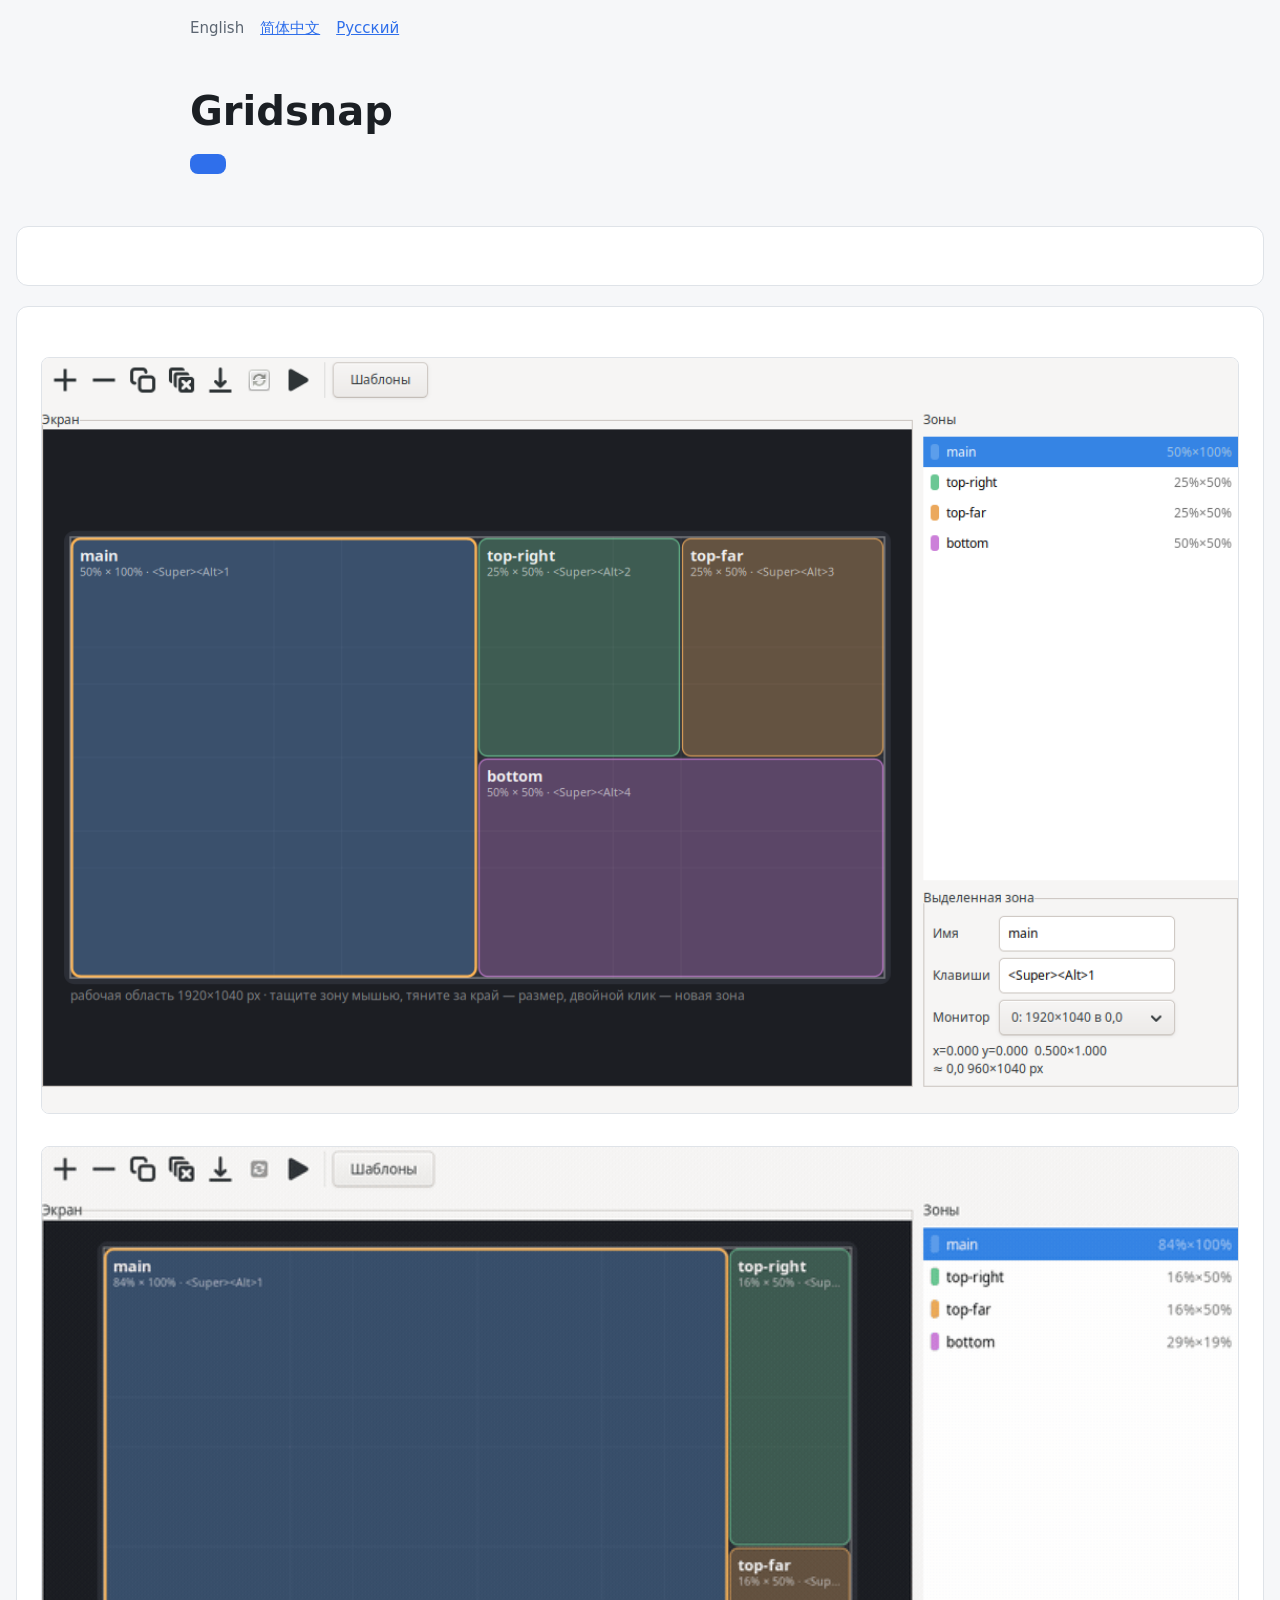
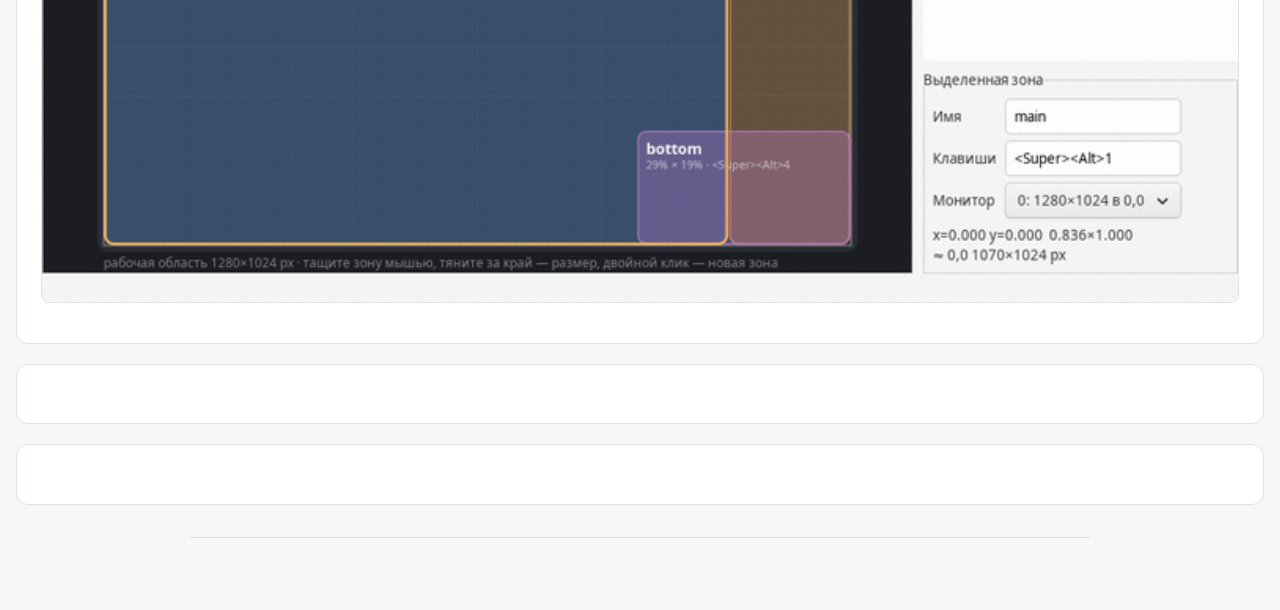
==== site/index.html @ 7f979316 "Зафиксировать каркас трёх языков: README, сайт, тесты и публикация" ====
<!DOCTYPE html>
<html lang="en">
<head>
<meta charset="utf-8">
<meta name="viewport" content="width=device-width, initial-scale=1">
<title>Gridsnap — window zones for Cinnamon (X11)</title>
<meta name="description" content="A visual zone editor and window tiler for Cinnamon on X11: draw your own grid, put windows into zones with a hotkey, tabs inside a zone, hot corners, actions.">
<link rel="stylesheet" href="style.css">
</head>
<body>
<nav id="lang" aria-label="Language">
<span class="current" aria-current="page">English</span>
<a href="index.zh.html">简体中文</a>
<a href="index.ru.html">Русский</a>
</nav>
<header id="top">
<h1>Gridsnap</h1>
<p class="tagline"><!-- translate --></p>
<p><a class="button" href="#install"><!-- translate --></a></p>
</header>
<section id="features">
<h2><!-- translate --></h2>
<!-- translate -->
</section>
<section id="screenshots">
<h2><!-- translate --></h2>
<img class="shot" src="assets/editor.png" alt="Zone editor">
<img class="shot" src="assets/demo.gif" alt="The editor placing a window into a zone">
</section>
<section id="install">
<h2><!-- translate --></h2>
<!-- translate -->
</section>
<section id="docs">
<h2><!-- translate --></h2>
<!-- translate -->
</section>
<footer><!-- translate --></footer>
</body>
</html>
---- site/style.css ----
/* Стиль страницы сайта GridSnap: один файл на три языка, без сборки и внешних ресурсов. */
:root {
    --bg: #f6f7f9;
    --card: #ffffff;
    --text: #1b1f24;
    --muted: #5c6672;
    --line: #dfe3e8;
    --accent: #2f6feb;
    --code-bg: #f0f2f5;
}

@media (prefers-color-scheme: dark) {
    :root {
        --bg: #14171c;
        --card: #1b1f26;
        --text: #e7eaee;
        --muted: #a2acb9;
        --line: #2b3138;
        --accent: #6fa1ff;
        --code-bg: #222831;
    }
}

* { box-sizing: border-box; }

body {
    margin: 0;
    padding: 0 16px 64px;
    background: var(--bg);
    color: var(--text);
    font: 16px/1.6 system-ui, -apple-system, "Segoe UI", Roboto, "Noto Sans", sans-serif;
}

main, nav, header, footer { max-width: 900px; margin: 0 auto; }

nav#lang {
    display: flex;
    gap: 16px;
    padding: 16px 0;
    font-size: 15px;
}

nav#lang .current { color: var(--muted); }

header#top { padding: 32px 0 8px; }

h1 { font-size: 40px; line-height: 1.15; margin: 0 0 8px; }

.tagline { font-size: 20px; color: var(--muted); margin: 0 0 20px; }

.button {
    display: inline-block;
    padding: 10px 18px;
    border-radius: 8px;
    background: var(--accent);
    color: #fff;
    text-decoration: none;
    font-weight: 600;
}

section {
    background: var(--card);
    border: 1px solid var(--line);
    border-radius: 12px;
    padding: 20px 24px;
    margin: 20px 0;
}

section h2 { margin-top: 0; font-size: 22px; }

ul { padding-left: 22px; }

li { margin: 6px 0; }

a { color: var(--accent); }

.shot { width: 100%; border: 1px solid var(--line); border-radius: 8px; margin: 12px 0; }

pre {
    background: var(--code-bg);
    border-radius: 8px;
    padding: 12px 14px;
    overflow-x: auto;
}

code { font-family: ui-monospace, SFMono-Regular, Menlo, Consolas, monospace; font-size: 14px; }

footer {
    color: var(--muted);
    font-size: 14px;
    padding-top: 8px;
    border-top: 1px solid var(--line);
    margin-top: 32px;
}
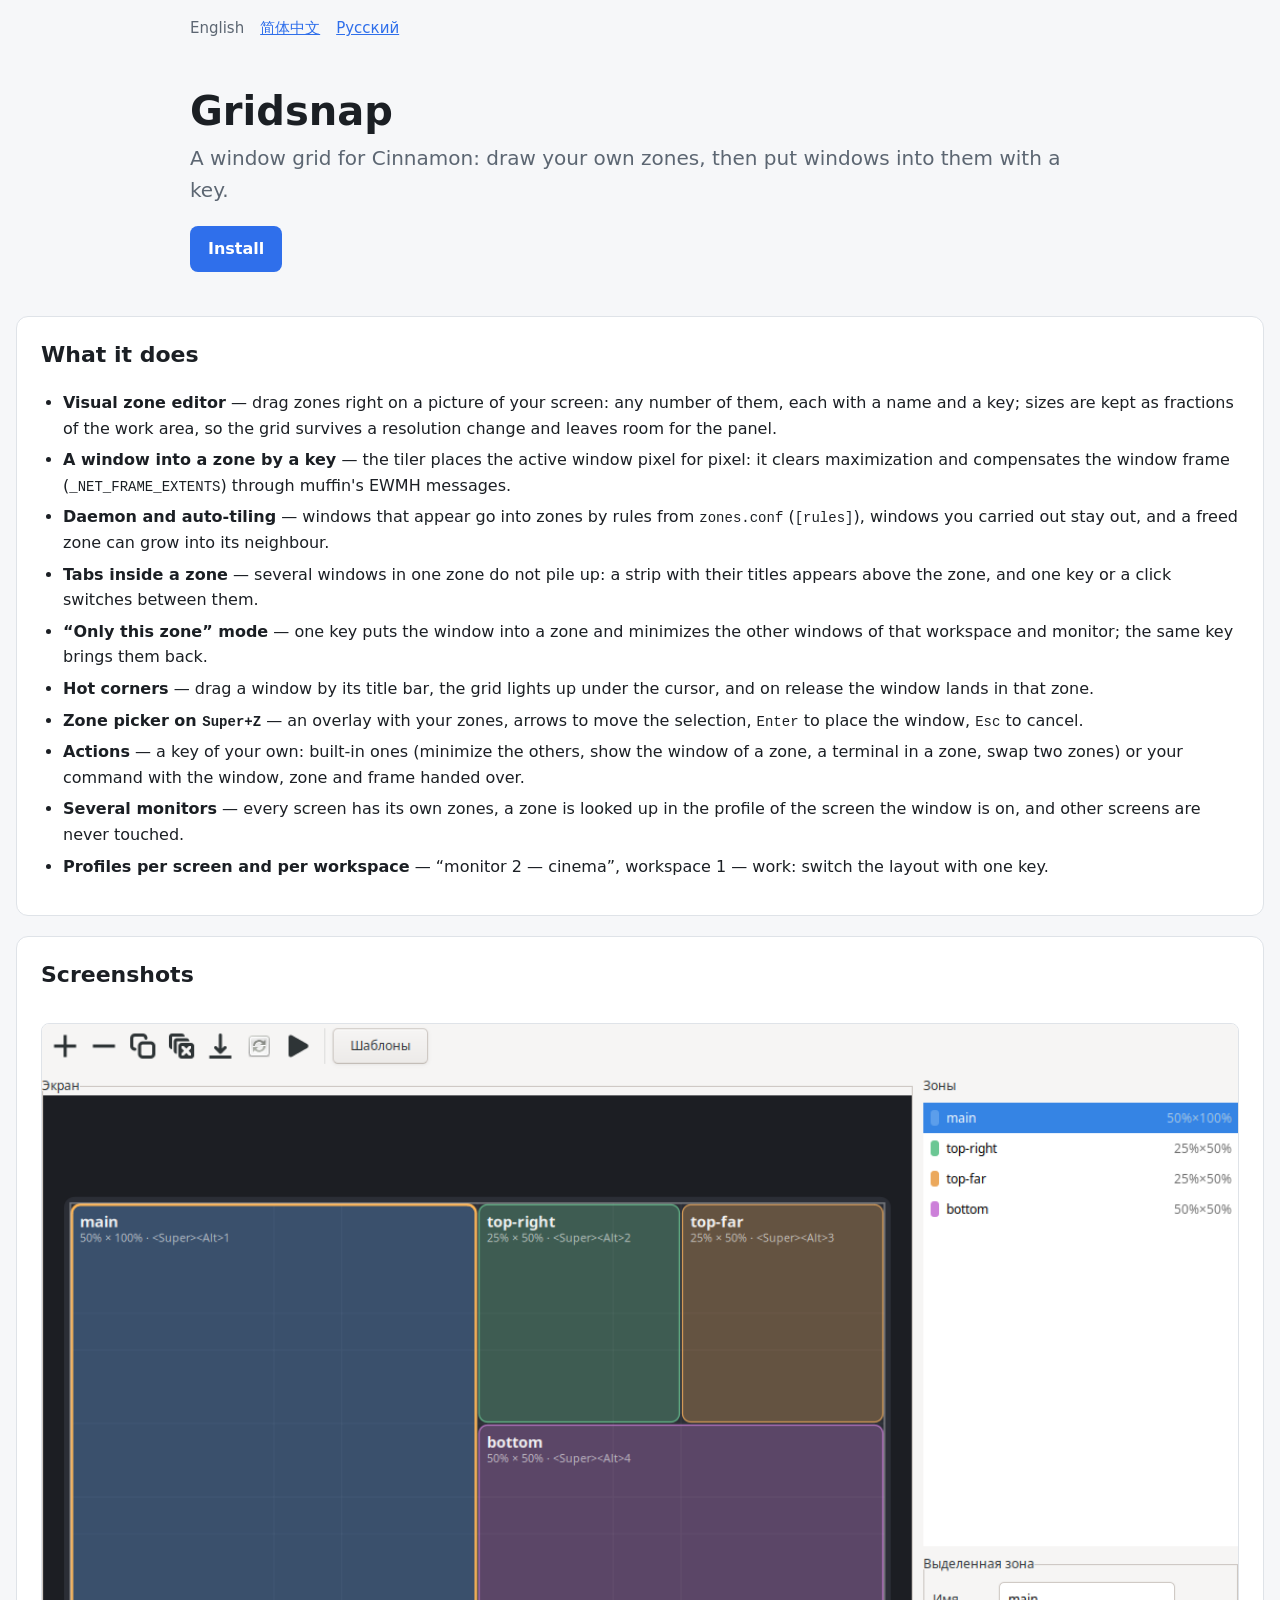
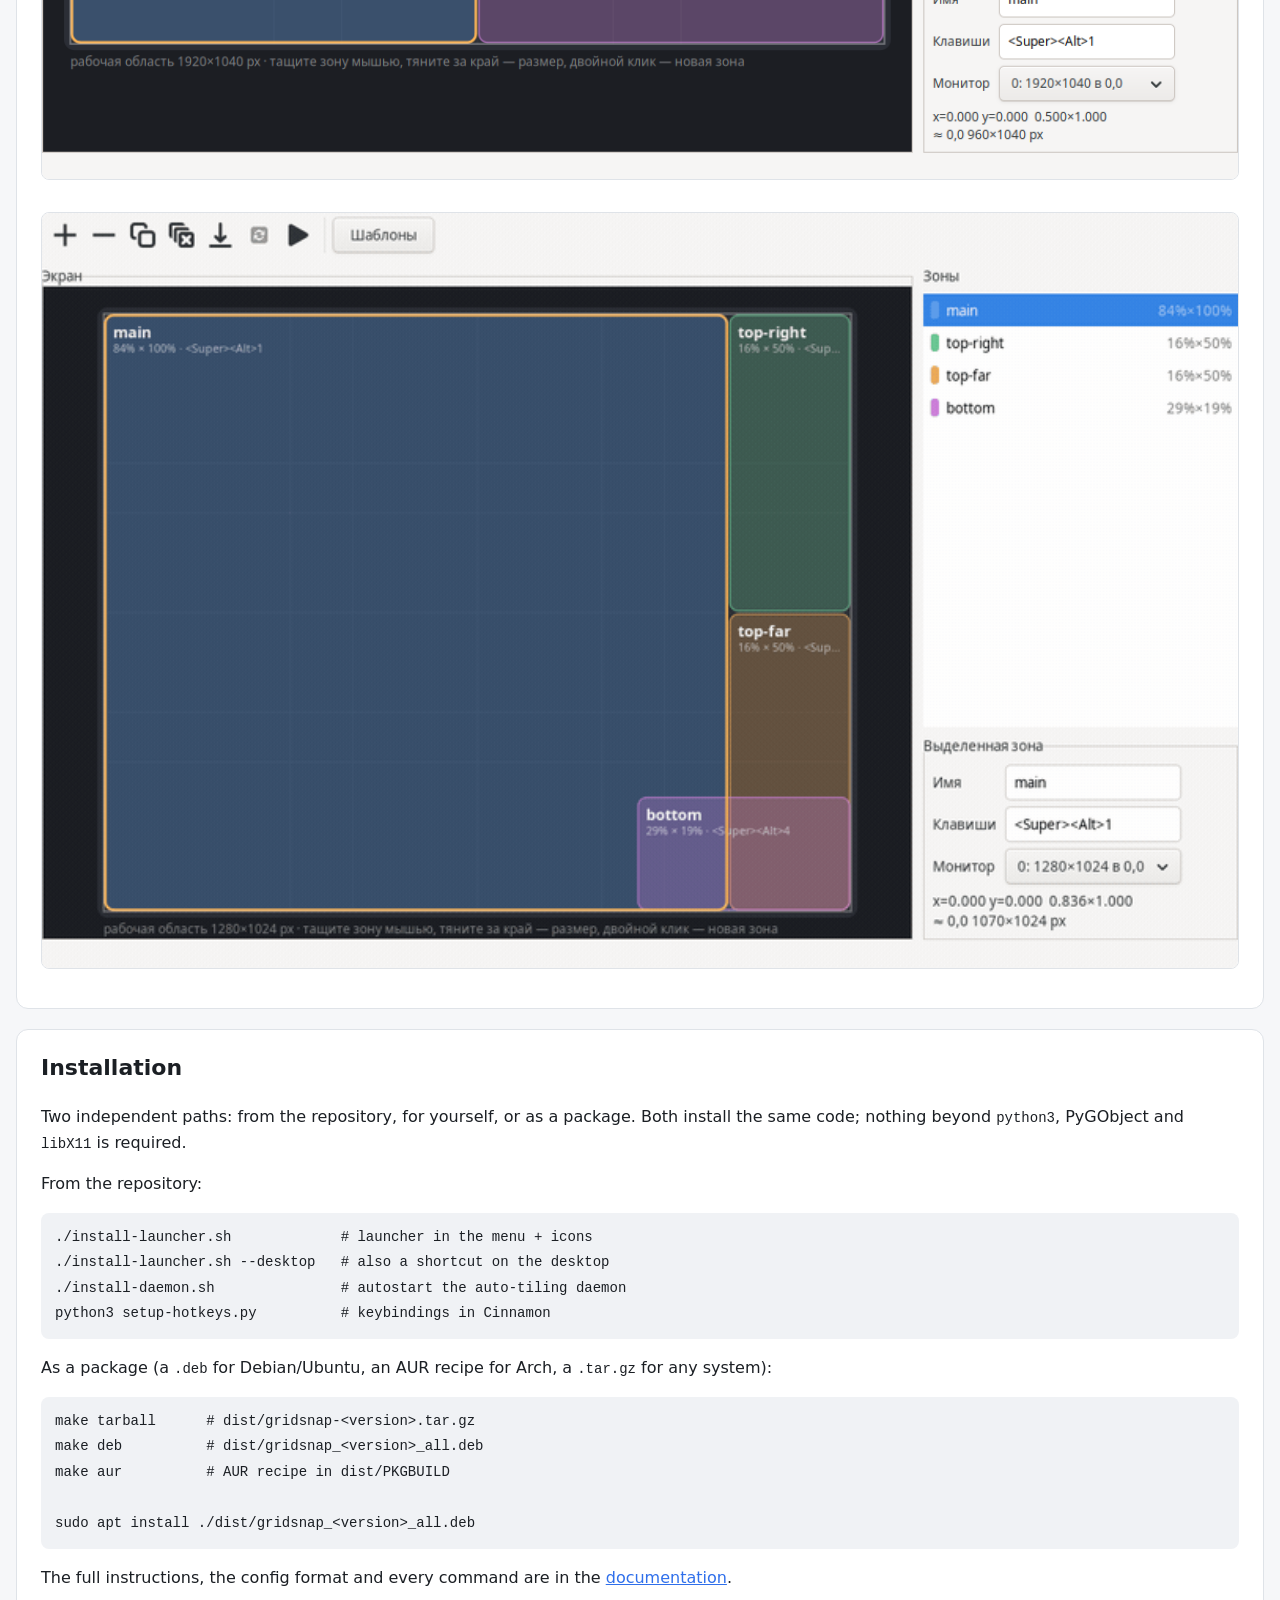
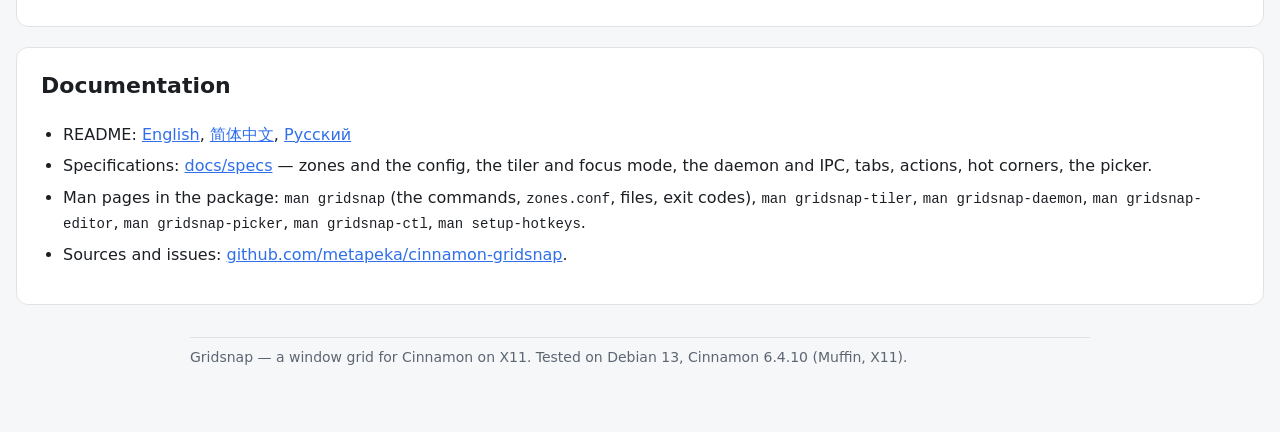
==== commit c6f4b148: "Перевести README и страницу сайта на английский" ====
--- a/site/index.html
+++ b/site/index.html
@@ -15,26 +15,59 @@
 </nav>
 <header id="top">
 <h1>Gridsnap</h1>
-<p class="tagline"><!-- translate --></p>
-<p><a class="button" href="#install"><!-- translate --></a></p>
+<p class="tagline">A window grid for Cinnamon: draw your own zones, then put windows into them with a key.</p>
+<p><a class="button" href="#install">Install</a></p>
 </header>
 <section id="features">
-<h2><!-- translate --></h2>
-<!-- translate -->
+<h2>What it does</h2>
+<ul>
+<li><strong>Visual zone editor</strong> — drag zones right on a picture of your screen: any number of them, each with a name and a key; sizes are kept as fractions of the work area, so the grid survives a resolution change and leaves room for the panel.</li>
+<li><strong>A window into a zone by a key</strong> — the tiler places the active window pixel for pixel: it clears maximization and compensates the window frame (<code>_NET_FRAME_EXTENTS</code>) through muffin's EWMH messages.</li>
+<li><strong>Daemon and auto-tiling</strong> — windows that appear go into zones by rules from <code>zones.conf</code> (<code>[rules]</code>), windows you carried out stay out, and a freed zone can grow into its neighbour.</li>
+<li><strong>Tabs inside a zone</strong> — several windows in one zone do not pile up: a strip with their titles appears above the zone, and one key or a click switches between them.</li>
+<li><strong>“Only this zone” mode</strong> — one key puts the window into a zone and minimizes the other windows of that workspace and monitor; the same key brings them back.</li>
+<li><strong>Hot corners</strong> — drag a window by its title bar, the grid lights up under the cursor, and on release the window lands in that zone.</li>
+<li><strong>Zone picker on <code>Super+Z</code></strong> — an overlay with your zones, arrows to move the selection, <code>Enter</code> to place the window, <code>Esc</code> to cancel.</li>
+<li><strong>Actions</strong> — a key of your own: built-in ones (minimize the others, show the window of a zone, a terminal in a zone, swap two zones) or your command with the window, zone and frame handed over.</li>
+<li><strong>Several monitors</strong> — every screen has its own zones, a zone is looked up in the profile of the screen the window is on, and other screens are never touched.</li>
+<li><strong>Profiles per screen and per workspace</strong> — “monitor 2 — cinema”, workspace 1 — work: switch the layout with one key.</li>
+</ul>
 </section>
 <section id="screenshots">
-<h2><!-- translate --></h2>
-<img class="shot" src="assets/editor.png" alt="Zone editor">
+<h2>Screenshots</h2>
+<img class="shot" src="assets/editor.png" alt="Zone editor: the screen with zones, the list of zones on the right">
 <img class="shot" src="assets/demo.gif" alt="The editor placing a window into a zone">
 </section>
 <section id="install">
-<h2><!-- translate --></h2>
-<!-- translate -->
+<h2>Installation</h2>
+<p>Two independent paths: from the repository, for yourself, or as a package. Both install the same code; nothing beyond <code>python3</code>, PyGObject and <code>libX11</code> is required.</p>
+<p>From the repository:</p>
+<pre><code>./install-launcher.sh             # launcher in the menu + icons
+./install-launcher.sh --desktop   # also a shortcut on the desktop
+./install-daemon.sh               # autostart the auto-tiling daemon
+python3 setup-hotkeys.py          # keybindings in Cinnamon</code></pre>
+<p>As a package (a <code>.deb</code> for Debian/Ubuntu, an AUR recipe for Arch, a <code>.tar.gz</code> for any system):</p>
+<pre><code>make tarball      # dist/gridsnap-&lt;version&gt;.tar.gz
+make deb          # dist/gridsnap_&lt;version&gt;_all.deb
+make aur          # AUR recipe in dist/PKGBUILD
+
+sudo apt install ./dist/gridsnap_&lt;version&gt;_all.deb</code></pre>
+<p>The full instructions, the config format and every command are in the <a href="#docs">documentation</a>.</p>
 </section>
 <section id="docs">
-<h2><!-- translate --></h2>
-<!-- translate -->
+<h2>Documentation</h2>
+<ul>
+<li>README: <a href="https://github.com/metapeka/cinnamon-gridsnap/blob/main/README.md">English</a>,
+<a href="https://github.com/metapeka/cinnamon-gridsnap/blob/main/README.zh.md">简体中文</a>,
+<a href="https://github.com/metapeka/cinnamon-gridsnap/blob/main/README.ru.md">Русский</a></li>
+<li>Specifications: <a href="https://github.com/metapeka/cinnamon-gridsnap/tree/main/docs/specs">docs/specs</a> —
+zones and the config, the tiler and focus mode, the daemon and IPC, tabs, actions, hot corners, the picker.</li>
+<li>Man pages in the package: <code>man gridsnap</code> (the commands, <code>zones.conf</code>, files, exit codes),
+<code>man gridsnap-tiler</code>, <code>man gridsnap-daemon</code>, <code>man gridsnap-editor</code>,
+<code>man gridsnap-picker</code>, <code>man gridsnap-ctl</code>, <code>man setup-hotkeys</code>.</li>
+<li>Sources and issues: <a href="https://github.com/metapeka/cinnamon-gridsnap">github.com/metapeka/cinnamon-gridsnap</a>.</li>
+</ul>
 </section>
-<footer><!-- translate --></footer>
+<footer>Gridsnap — a window grid for Cinnamon on X11. Tested on Debian 13, Cinnamon 6.4.10 (Muffin, X11).</footer>
 </body>
 </html>
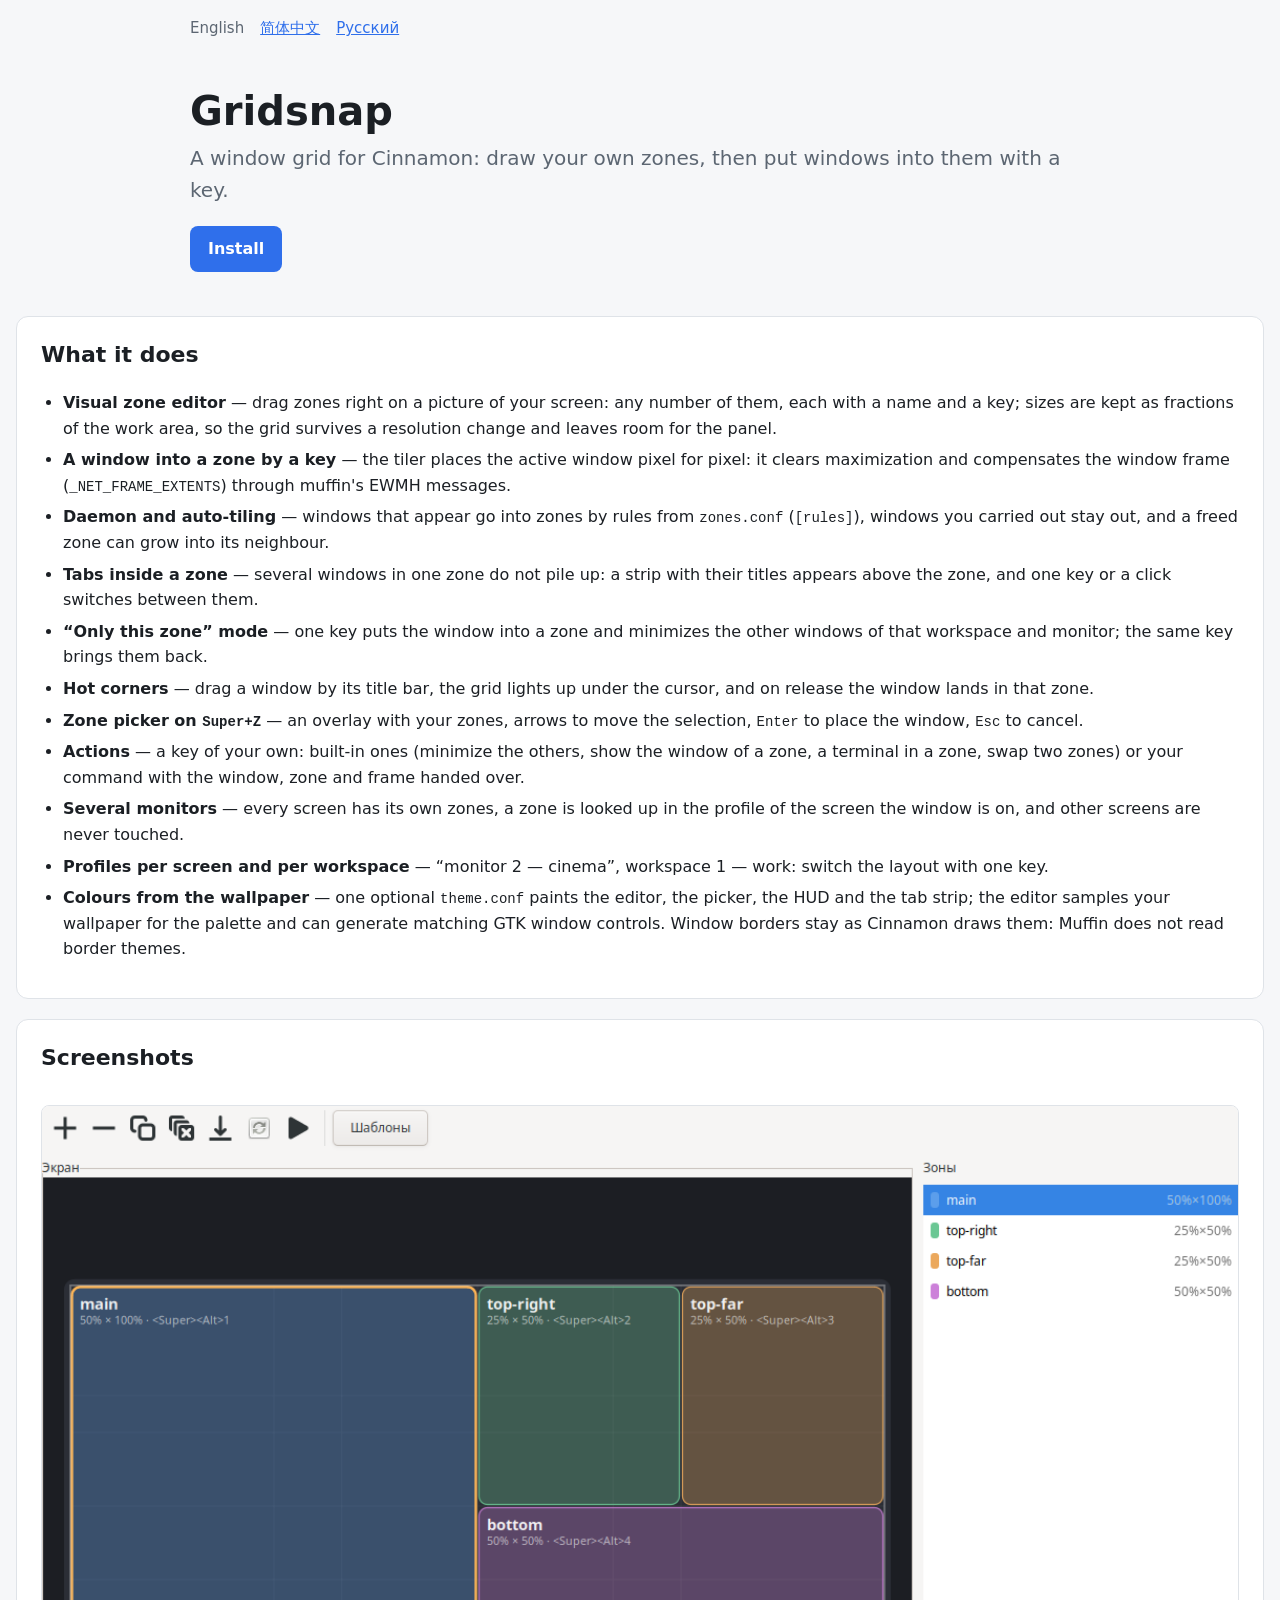
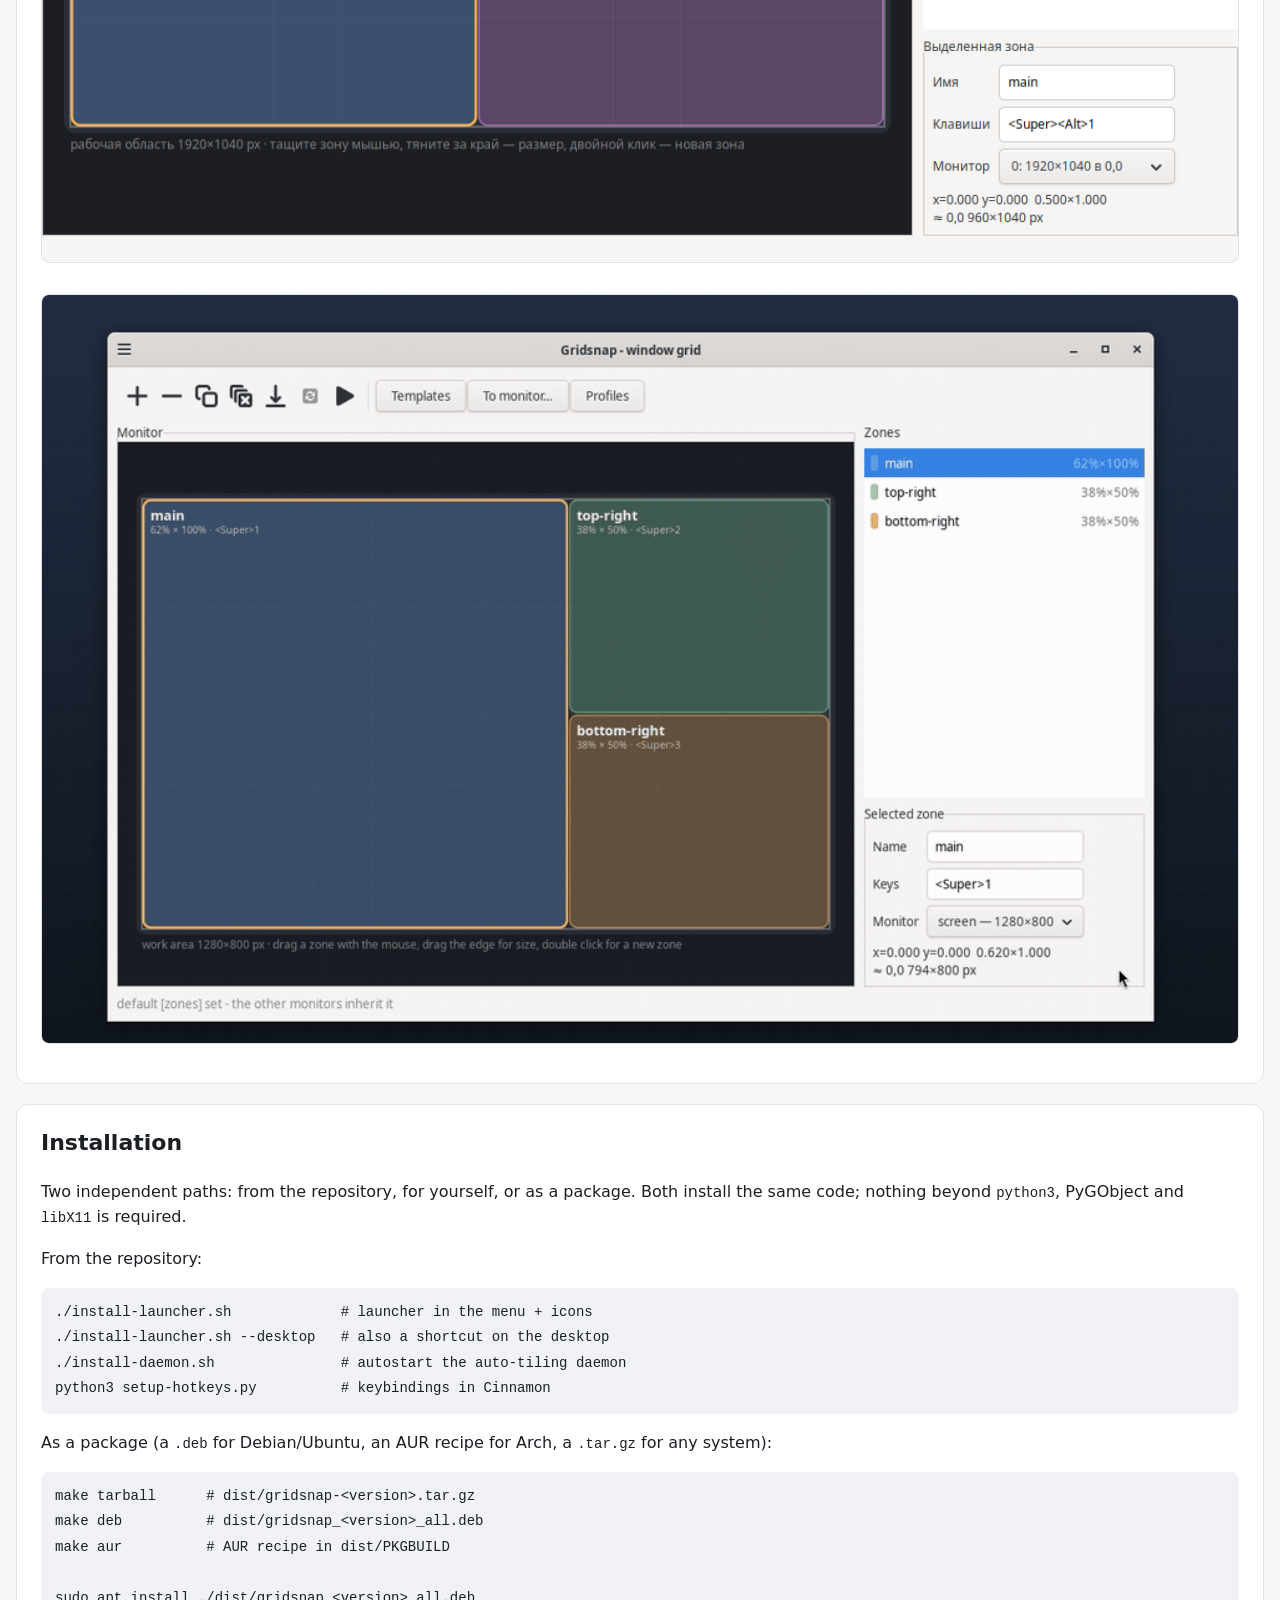
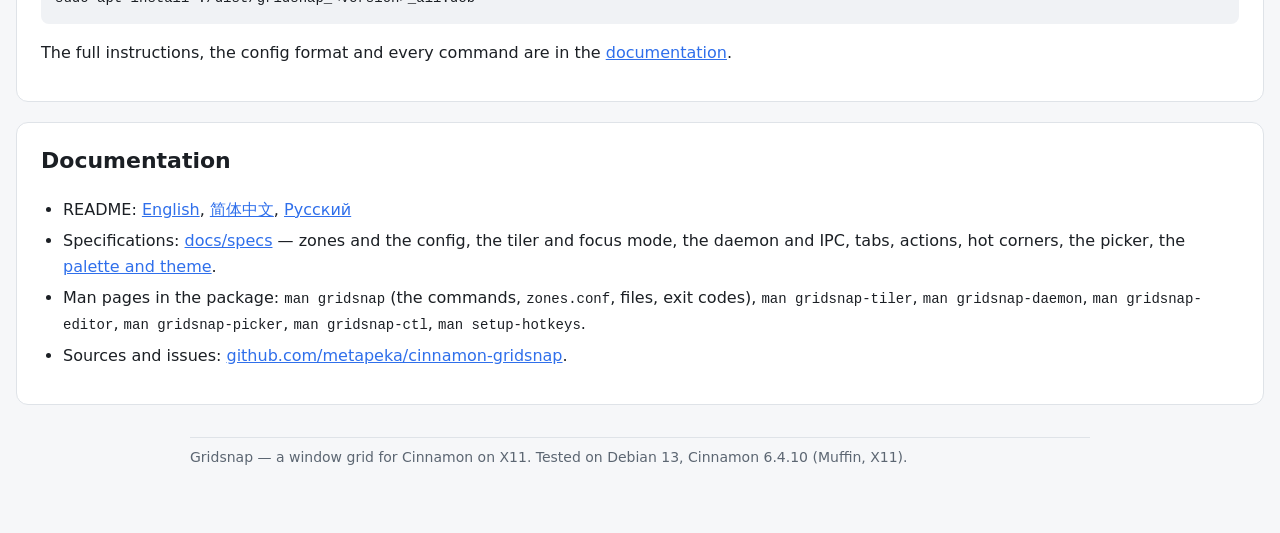
==== commit 7f8201d3: "Bring the documents up to the theme track" ====
--- a/site/index.html
+++ b/site/index.html
@@ -31,6 +31,7 @@
 <li><strong>Actions</strong> — a key of your own: built-in ones (minimize the others, show the window of a zone, a terminal in a zone, swap two zones) or your command with the window, zone and frame handed over.</li>
 <li><strong>Several monitors</strong> — every screen has its own zones, a zone is looked up in the profile of the screen the window is on, and other screens are never touched.</li>
 <li><strong>Profiles per screen and per workspace</strong> — “monitor 2 — cinema”, workspace 1 — work: switch the layout with one key.</li>
+<li><strong>Colours from the wallpaper</strong> — one optional <code>theme.conf</code> paints the editor, the picker, the HUD and the tab strip; the editor samples your wallpaper for the palette and can generate matching GTK window controls. Window borders stay as Cinnamon draws them: Muffin does not read border themes.</li>
 </ul>
 </section>
 <section id="screenshots">
@@ -61,7 +62,9 @@
 <a href="https://github.com/metapeka/cinnamon-gridsnap/blob/main/README.zh.md">简体中文</a>,
 <a href="https://github.com/metapeka/cinnamon-gridsnap/blob/main/README.ru.md">Русский</a></li>
 <li>Specifications: <a href="https://github.com/metapeka/cinnamon-gridsnap/tree/main/docs/specs">docs/specs</a> —
-zones and the config, the tiler and focus mode, the daemon and IPC, tabs, actions, hot corners, the picker.</li>
+zones and the config, the tiler and focus mode, the daemon and IPC, tabs, actions, hot corners, the
+picker, the <a href="https://github.com/metapeka/cinnamon-gridsnap/blob/main/docs/specs/theme.md">palette
+and theme</a>.</li>
 <li>Man pages in the package: <code>man gridsnap</code> (the commands, <code>zones.conf</code>, files, exit codes),
 <code>man gridsnap-tiler</code>, <code>man gridsnap-daemon</code>, <code>man gridsnap-editor</code>,
 <code>man gridsnap-picker</code>, <code>man gridsnap-ctl</code>, <code>man setup-hotkeys</code>.</li>
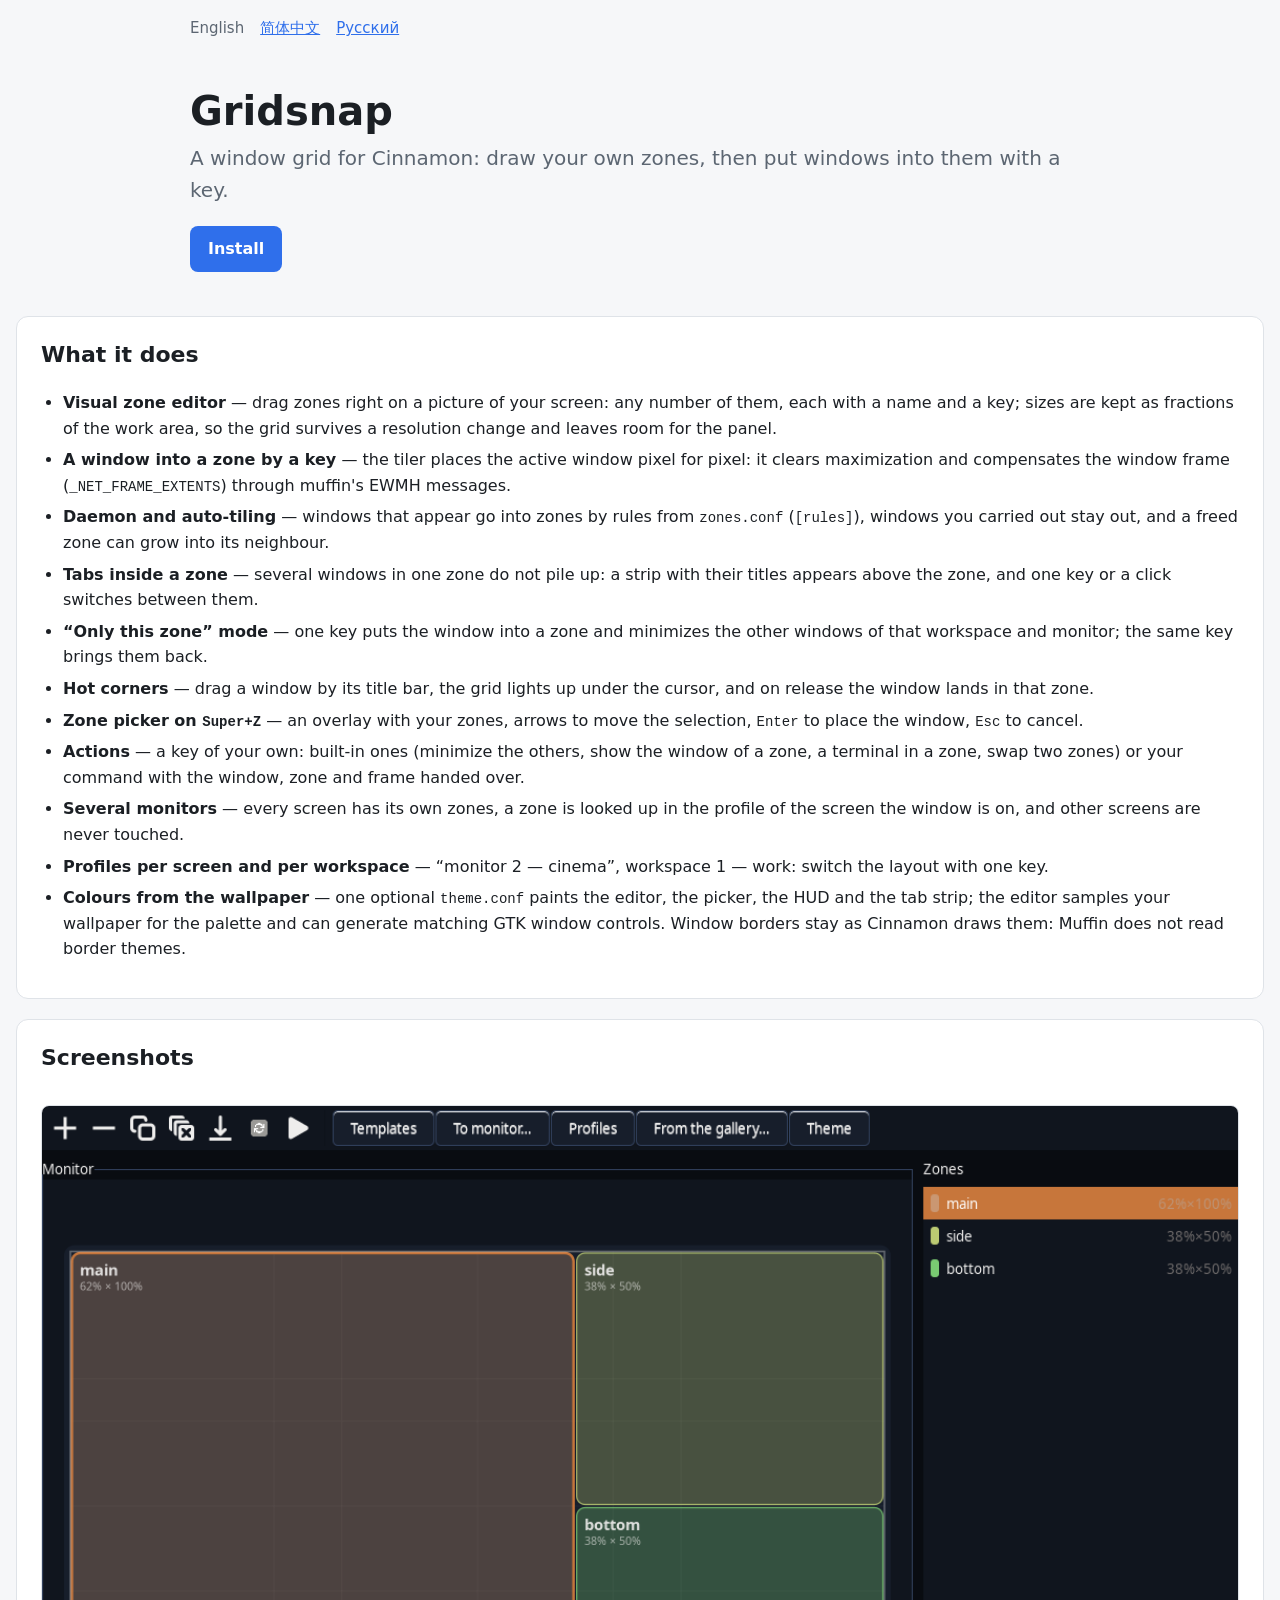
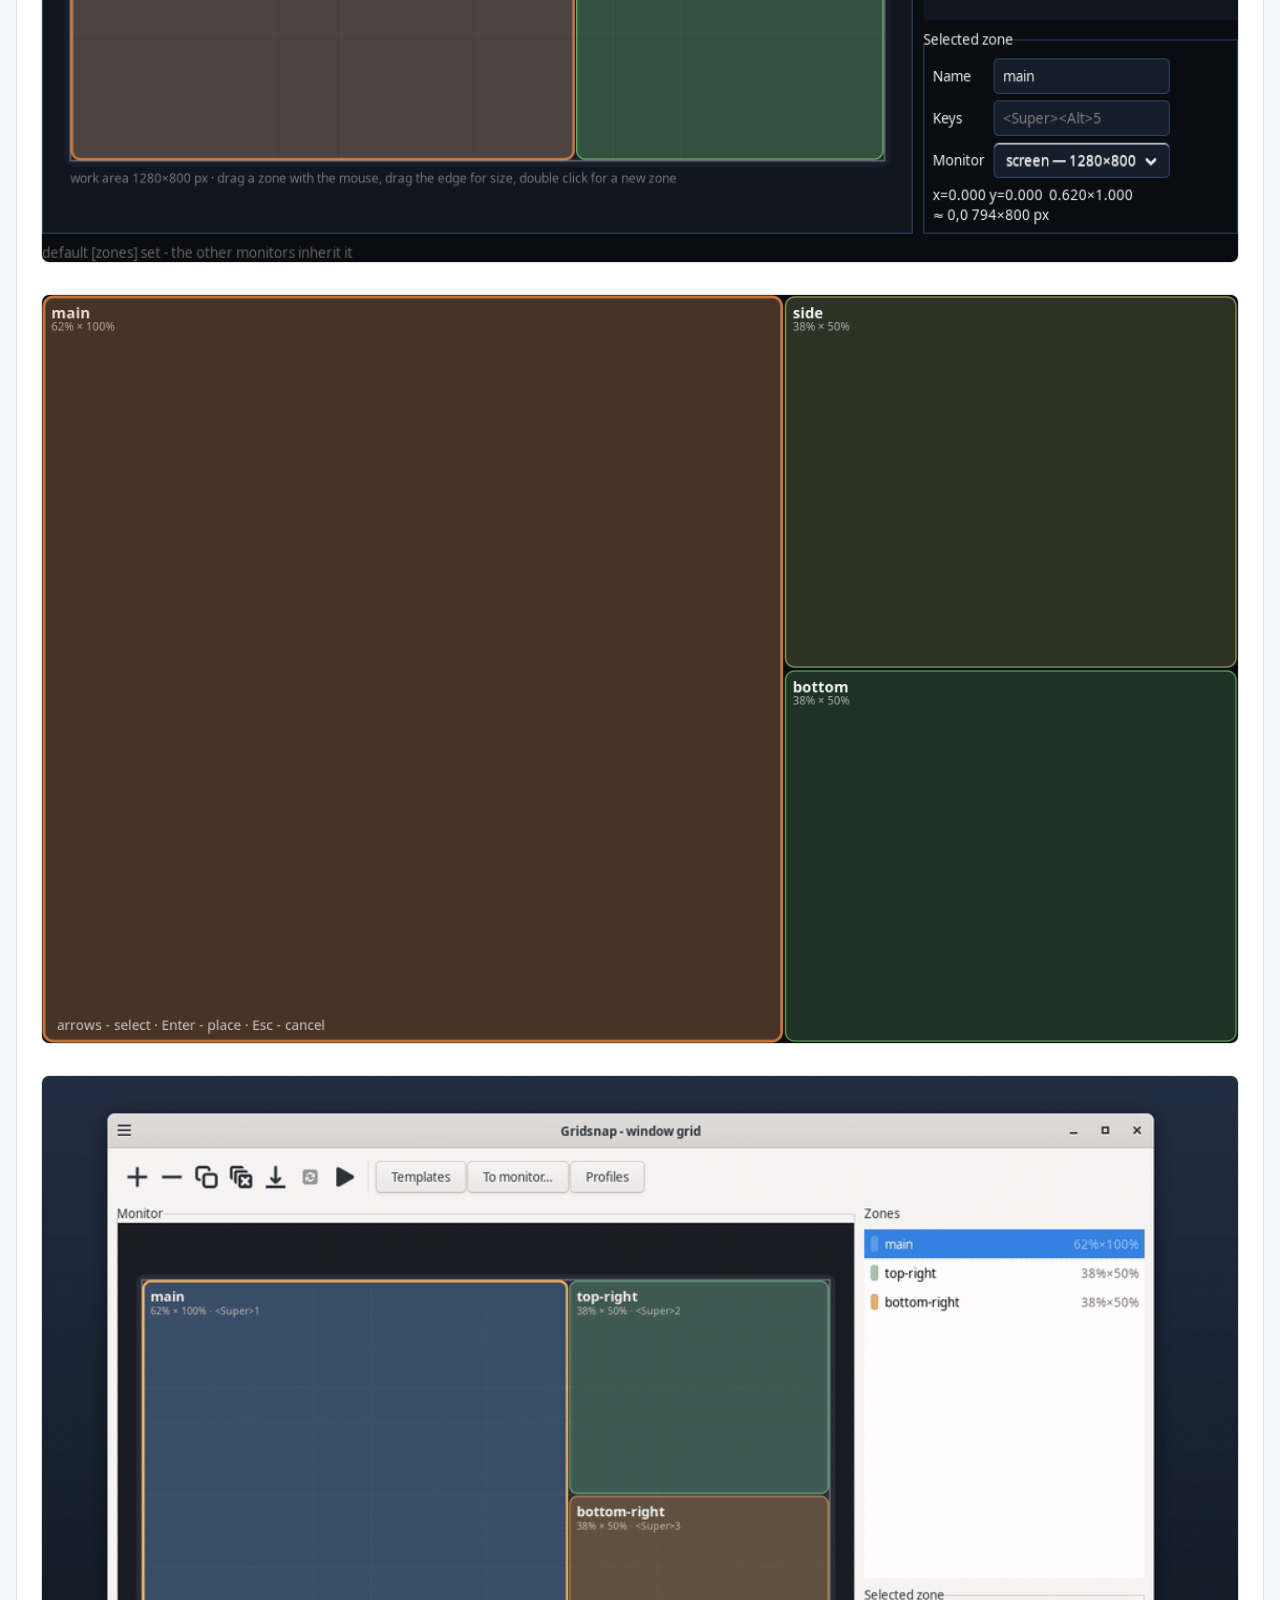
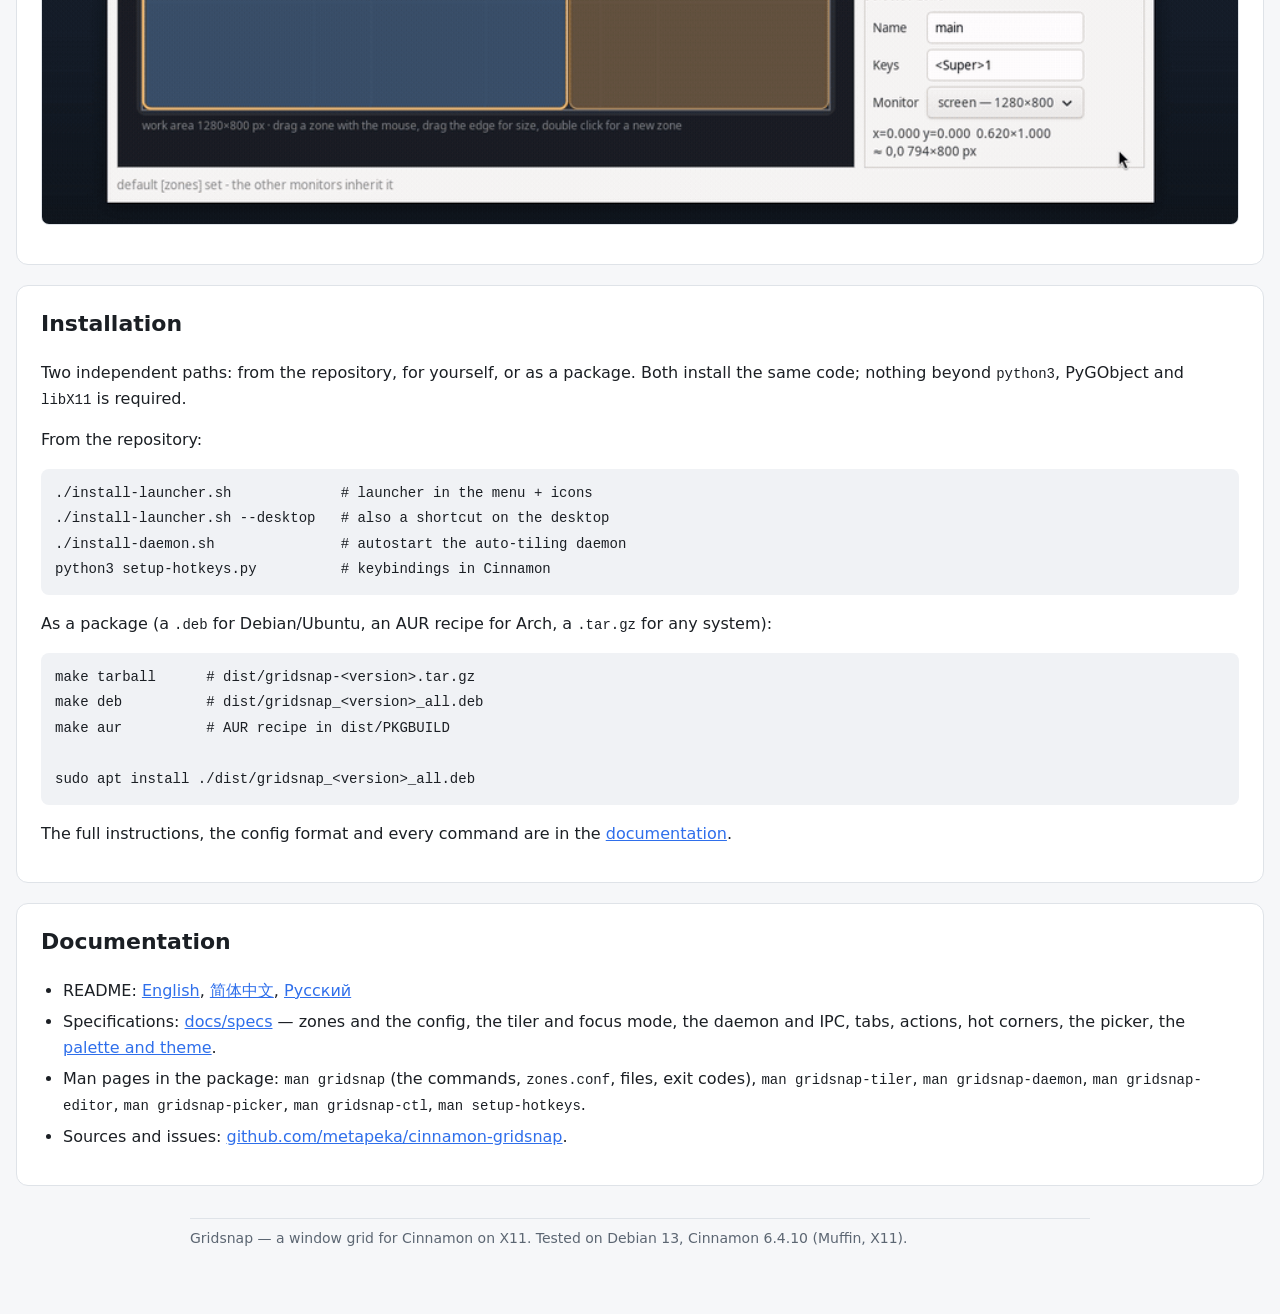
==== commit 3d61d20b: "Render the README and site screenshots from a script - Add tools/shoot-screens.sh: own pinned Xvfb :" ====
--- a/site/index.html
+++ b/site/index.html
@@ -37,6 +37,7 @@
 <section id="screenshots">
 <h2>Screenshots</h2>
 <img class="shot" src="assets/editor.png" alt="Zone editor: the screen with zones, the list of zones on the right">
+<img class="shot" src="assets/picker.png" alt="Zone picker overlay: the grid with the selected zone highlighted">
 <img class="shot" src="assets/demo.gif" alt="The editor placing a window into a zone">
 </section>
 <section id="install">
